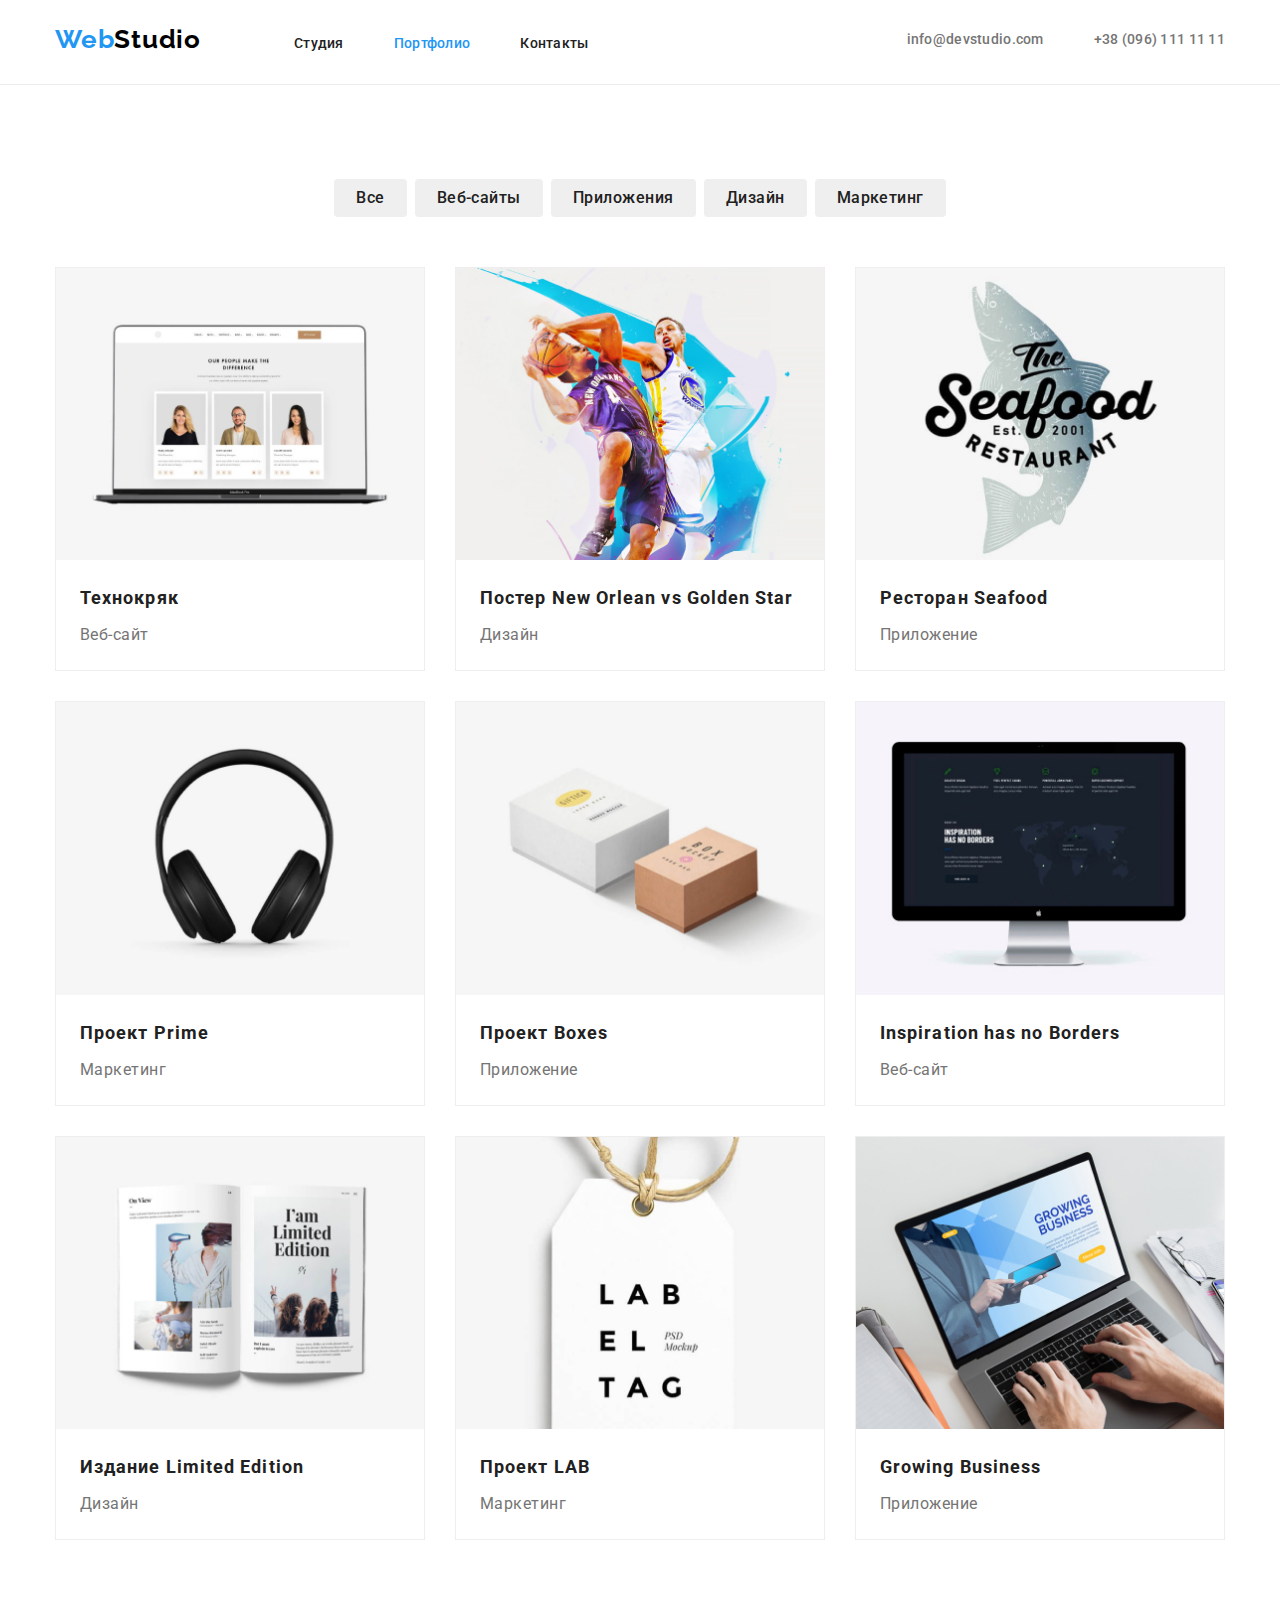
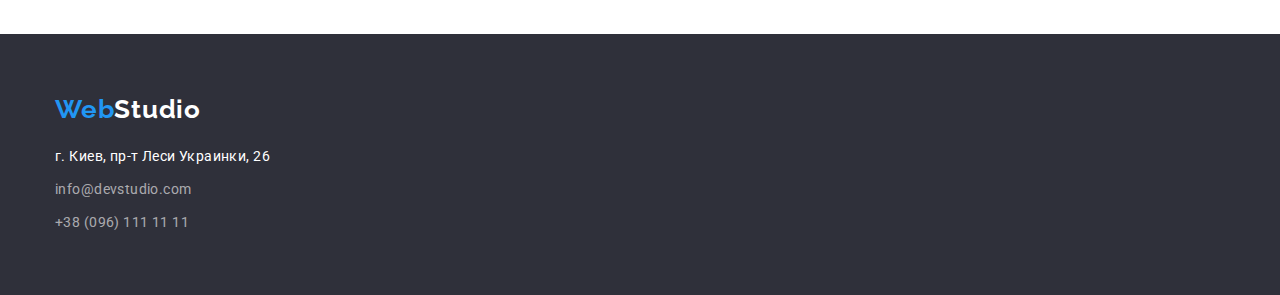
==== portfolio.html @ 80afe326 "changes footer" ====
<!DOCTYPE html>
<html lang="ru">

<head>
    <meta charset="UTF-8">
    <meta name="viewport" content="width=device-width, initial-scale=1.0">
    <link rel="stylesheet" href="https://cdnjs.cloudflare.com/ajax/libs/modern-normalize/1.0.0/modern-normalize.min.css">
    <link rel="stylesheet" href="./CSS/styles.css">
    <link rel="preconnect" href="https://fonts.gstatic.com">
    <link href="https://fonts.googleapis.com/css2?family=Raleway:wght@700&family=Roboto:wght@400;500;700;900&display=swap"
        rel="stylesheet">

    <title>WebStudio (Version 2.0)-Figma</title>
</head>

<body>
    <header>
        <div class="header container">
            <nav class="header-nav">
                <a href="./index.html" class="logo link">
                    <span class="logo accent">Web</span><span class="logo black">Studio</span>
                </a>
    
                <ul class="site-nav list">
                    <li class="item"><a href="./index.html" class="link">Студия</a></li>
                    <li class="item"><a href="" class="portfolio current link">Портфолио</a></li>
                    <li class="item"><a href="" class="link">Контакты</a></li>
                </ul>

            </nav>
            <ul class="contacts list">
                <li class="item"><a href="mailto:info@devstudio.com" class="link">info@devstudio.com</a></li>
                <li class="item"><a href="tel:+380961111111" class="link"> +38 (096) 111 11 11</a></li>
            </ul>
        </div>
    </header>

    <main class="main">
        <!-- <div class="portfolio container"> -->
            <section class="portfolio container">
                <ul class="main-nav list">
                    <li class="item"><button type="submit" class="button primary">Все</button></li>
                    <li class="item"><button type="submit" class="button secondary">Веб-сайты</button></li>
                    <li class="item"><button type="submit" class="button secondary">Приложения</button></li>
                    <li class="item"><button type="submit" class="button secondary">Дизайн</button></li>
                    <li class="item"><button type="submit" class="button secondary">Маркетинг</button></li>
                </ul>

                <ul class="projects list">
                    <li class="item">
                        <a href="" class="link">
                            <img src="./images/projects-members.jpg" alt="Технокряк" width="370" height="294">
                            <div class="projects-name">
                                <h2 class="projects-title">Технокряк</h2>
                                <p class="projects-description">Веб-сайт</p>
                            </div>
                        </a>
                    </li>
                    <li class="item">
                        <a href="" class="link">
                            <img src="./images/basketball.jpg" alt="Постер New Orlean vs Golden Star" width="370" height="294">
                            <div class="projects-name">
                                <h2 class="projects-title">Постер New Orlean vs Golden Star</h2>
                                <p class="projects-description">Дизайн</p>
                            </div>
                        </a>
                    </li>
                    <li class="item">
                        <a href="" class="link">
                            <img src="./images/seafood-rest.jpg" alt="Ресторан Seafood" width="370" height="294">
                            <div class="projects-name">
                                <h2 class="projects-title">Ресторан Seafood</h2>
                                <p class="projects-description">Приложение</p>
                            </div>
                        </a>
                    </li>
                    <li class="item">
                        <a href="" class="link">
                            <img src="./images/pods.jpg" alt="Проект Prime" width="370" height="294">
                            <div class="projects-name">
                                <h2 class="projects-title">Проект Prime</h2>
                                <p class="projects-description">Маркетинг</p>
                            </div>
                        </a>
                    </li>
                    <li class="item">
                        <a href="" class="link">
                            <img src="./images/two-boxes.jpg" alt="Проект Boxes" width="370" height="294">
                            <div class="projects-name">
                                <h2 class="projects-title">Проект Boxes</h2>
                                <p class="projects-description">Приложение</p>
                            </div>
                        </a>
                    </li>
                    <li class="item">
                        <a href="" class="link">
                            <img src="./images/inspiration.jpg" alt="Inspiration has no Borders" width="370" height="294">
                            <div class="projects-name">
                                <h2 class="projects-title">Inspiration has no Borders</h2>
                                <p class="projects-description">Веб-сайт</p>
                            </div>
                        </a>
                    </li>
                    <li class="item">
                        <a href="" class="link">
                            <img src="./images/edition.jpg" alt="Издание Limited Edition" width="370" height="294">
                            <div class="projects-name">
                                <h2 class="projects-title">Издание Limited Edition</h2>
                                <p class="projects-description">Дизайн</p>
                            </div>
                        </a>
                    </li>
                    <li class="item">
                        <a href="" class="link">
                            <img src="./images/el-tag.jpg" alt="Проект LAB" width="370" height="294">
                            <div class="projects-name">
                                <h2 class="projects-title">Проект LAB</h2>
                                <p class="projects-description">Маркетинг</p>
                            </div>
                        </a>
                    </li>
                    <li class="item">
                        <a href="" class="link">
                            <img src="./images/laptop.jpg" alt="Growing Business" width="370" height="294">
                            <div class="projects-name">
                                <h2 class="projects-title">Growing Business</h2>
                                <p class="projects-description">Приложение</p>
                            </div>
                        </a>
                    </li>
                </ul>
            </section>
            <!-- <section class="projects container"> -->
                
            <!-- </section> -->
        <!-- </div> -->
    </main>


    <footer class="footer">
        <div class="flex-footer">
            <a href="./index.html" class="logo link">
                <span class="logo accent">Web</span><span class="logo white">Studio</span>
            </a>
    
            <address>
                <span class="address link">г. Киев, пр-т Леси Украинки, 26</span>
                <a href="mailto:info@devstudio.com" class="contacts-footer mail link">info@devstudio.com</a>
                <a href="tel:+380961111111" class="contacts-footer phone link"> +38 (096) 111 11 11</a>
            </address>
        </div>
    </footer>
</body>

</html>
---- CSS/styles.css ----
/* цвет акцент {
   background: #2196F3
}
лого цвет акцент хедер {
    background: #000000;
}
лого цвет акцент футер {
    background: #FFFFFF;
}
основной цвет текста {
    background: #212121;
}
цвет контактов и подписей {
    background: #757575;
}
цвет контактов футер {
    background: rgba(255,255,255,0.6);
} */

:root {
  --primary-text-color: #212121;
  --primary-background: #ffffff;
  --accent-color: #2196f3;
  --logo-accent-header: #000000;
  --secondary-text-color: #757575;
  --contacts-color-footer: rgba(255, 255, 255, 0.6);
  --hero-background: #2f303a;
  --team-background: #f5f4fa;
  --card-background: #eeeeee;
  --border-color: #ececec;
  --icon-color: #afb1b8;
  --icon-footer: rgba(255, 255, 255, 0.1);
}

/* HEADER */
/* Logo */

.container {
  width: 1200px;
  padding-right: 15px;
  padding-left: 15px;
  margin-right: auto;
  margin-left: auto;
}

.visually-hidden {
  position: absolute;
  width: 1px;
  height: 1px;
  margin: -1px;
  border: 0;
  padding: 0;
  clip: rect(0 0 0 0);
  overflow: hidden;
}

img {
  display: block;
  max-width: 100%;
  height: auto;
}

.list {
  list-style: none;
  padding: 0;
  margin: 0;
}

.link {
  display: block;
}

header {
  border-bottom: 1px solid var(--border-color);
}

.header a {
  display: inline-block;
}

.header-nav a.logo {
  margin-right: 93px;
  padding-top: 24px;
  padding-bottom: 25px;
}

.logo {
  text-decoration: none;
}
.accent {
  color: var(--accent-color);
}
.black {
  color: var(--logo-accent-header);
}
.accent,
.black,
.white {
  font-family: Raleway, sans-serif;
  font-weight: 700;
  font-size: 26px;
  line-height: 1.19;
  letter-spacing: 0.03em;
}

body {
  font-family: Roboto, sans-serif;
  color: var(--primary-text-color);
}
.studio.current,
.portfolio.current {
  color: var(--accent-color);
}

.header.container {
  display: flex;
  padding-top: 0;
  padding-bottom: 0;
  justify-content: space-between;
}

.header.nav,
.contacts {
  background-color: var(--primary-background);
}
.header-nav {
  display: flex;
  padding-top: 0;
  padding-bottom: 0;
  align-items: baseline;
}

.site-nav.list {
  display: flex;
}

.site-nav .item:not(:last-child),
.contacts .item:not(:last-child) {
  margin-right: 50px;
}
.site-nav a {
  padding-top: 32px;
  padding-bottom: 32px;
  font-family: Roboto, sans-serif;
  color: var(--primary-text-color);
  font-weight: 500;
  font-size: 14px;
  line-height: 1.14;
  letter-spacing: 0.02em;
  text-decoration: none;
  list-style-type: none;
}

.site-nav a:hover,
.site-nav a:focus {
  color: var(--accent-color);
}

.site-nav > a {
  color: var(--accent-color);
}

.contacts.list {
  display: flex;
  margin-left: auto;
  align-items: baseline;
}

.contacts a {
  padding-top: 32px;
  padding-bottom: 32px;
  color: var(--secondary-text-color);
  background-color: var(--primary-background);
  font-weight: 500;
  font-size: 14px;
  line-height: 1.14;
  letter-spacing: 0.02em;
  text-decoration: none;
}

.contacts .icon {
  fill: currentColor;
  margin-right: 10px;
}

.contacts a:hover,
.contacts a:focus {
  color: var(--accent-color);
}

/* HERO */
.hero {
  padding-top: 200px;
  padding-bottom: 200px;
  background-color: var(--hero-background);
  text-align: center;
}

.hero.background {
  width: 1600px;
  height: 600px;
  margin: auto;
  background-image: linear-gradient(
      to right,
      rgba(47, 48, 58, 0.4),
      rgba(47, 48, 58, 0.4)
    ),
    url("../images/office.jpg");
  background-size: contain;
}

.hero-title {
  margin-top: 0;
  margin-bottom: 30px;
  color: var(--primary-background);
  font-weight: 900;
  font-size: 44px;
  line-height: 1.36;
  text-align: center;
  letter-spacing: 0.06em;
  text-transform: uppercase;
}

.hero .button.primary {
  display: inline-block;
  min-width: 200px;
  padding: 10px 32px;
  color: var(--primary-background);
  background-color: var(--accent-color);
  text-decoration: none;
  border-color: var(--accent-color);
  font-weight: 700;
  font-size: 16px;
  line-height: 1.87;
  letter-spacing: 0.06em;
  text-align: center;
  box-shadow: 0px 4px 4px rgba(0, 0, 0, 0.15);
  border-radius: 4px;
}
section {
  margin: 0 auto;
  padding-top: 94px;
  padding-bottom: 94px;
}
/* Преимущества */

.feature,
.work {
  background-color: var(--primary-background);
}
.feature .list {
  display: flex;
  padding: 0;
  margin: 0;
  justify-content: center;
}

.feature .item {
  margin-right: 30px;
  width: 270px;
}
.feature .item:last-child {
  margin-right: 0px;
}

.feature-image {
  display: block;
  margin: 0;
  margin-bottom: 30px;
  background-color: var(--team-background);
  width: 270px;
  height: 120px;
  padding: 25px 100px;
}
.feature-title {
  margin: 0;
  margin-bottom: 10px;
  padding: 0;
  font-weight: 700;
  font-size: 14px;
  line-height: 1.14;
  letter-spacing: 0.03em;
  text-transform: uppercase;
  list-style-type: none;
}
.feature-description {
  margin: 0;
  padding: 0;
  color: var(--secondary-text-color);
  font-weight: 400;
  font-size: 14px;
  line-height: 1.71;
  letter-spacing: 0.03em;
}

.work.container {
  padding-top: 0;
}

.work-title,
.team-title,
.clients-title {
  margin-top: 0;
  margin-right: 0;
  margin-bottom: 50px;
  margin-left: 0;
}

.work-title,
.team-title,
.clients-title {
  font-weight: 700;
  font-size: 36px;
  line-height: 1.16;
  text-align: center;
  letter-spacing: 0.03em;
}

.work .list {
  display: flex;
  margin: 0;
  padding: 0;
  flex-wrap: wrap;
}

.work .item {
  width: 370px;
  justify-content: center;
}

.work .item:not(:last-child) {
  margin-right: 30px;
}

.team {
  background-color: var(--team-background);
}

.team.list {
  display: flex;
  margin: 0;
  padding: 0;
  justify-content: center;
}

.team .item {
  width: 270px;
  justify-content: center;
  background: var(--primary-background);
  box-shadow: 0px 1px 3px rgba(0, 0, 0, 0.12), 0px 1px 1px rgba(0, 0, 0, 0.14),
    0px 2px 1px rgba(0, 0, 0, 0.2);
  border-radius: 0px 0px 4px 4px;
}

.team .item:not(:last-child) {
  margin-right: 30px;
}

.team-description {
  margin: 0;
  padding: 30px 30px;
}

.team-member {
  margin: 0;
  margin-bottom: 10px;
  font-weight: 500;
  font-size: 16px;
  line-height: 1.19;
  letter-spacing: 0.03em;
  text-align: center;
}
.team-position {
  margin: 0;
  margin-bottom: 16px;
  color: var(--secondary-text-color);
  font-weight: 400;
  font-size: 16px;
  line-height: 1.19;
  letter-spacing: 0.03em;
  text-align: center;
}

.social-links {
  display: inline-flex;
  padding: 0;
  margin-right: auto;
  margin-left: auto;
  list-style: none;
}

.social-image {
  margin: 0;
  padding: 0;
}

.social-image .link {
  display: block;
  width: 44px;
  height: 44px;
  margin: 0;
  margin-right: 10px;
  padding: 12px;
  color: var(--icon-color);
  border-radius: 50%;
  background-color: var(--primary-background);
  align-items: center;
  justify-content: center;
}

.social-image .icon {
  fill: currentColor;
}

.social-image .link:hover {
  background-color: var(--accent-color);
  color: var(--primary-background);
}

/* ПОСТОЯННЫЕ КЛИЕНТЫ */

.clients {
  display: flex;
  list-style: none;
  margin: 0;
  padding: 0;
}

.clients-image {
  margin: 0;
  padding: 0;
}

.clients-image .link {
  display: flex;
  width: 170px;
  height: 90px;
  margin: 0;
  margin-right: 30px;
  padding: 0;
  color: var(--icon-color);
  border: 1px solid var(--icon-color);
  border-radius: 4px;
  background-color: var(--primary-background);
  align-items: center;
  justify-content: center;
}

.clients-image .icon {
  fill: currentColor;
}

.clients-image .link:hover {
  background-color: var(--primary-background);
  color: var(--accent-color);
  border: 1px solid var(--accent-color);
}

/* FOOTER */

.footer {
  background-color: var(--hero-background);
}

.flex-footer {
  /* добавила свойства .container */
  width: 1200px;
  padding-right: 15px;
  padding-left: 15px;
  margin-right: auto;
  margin-left: auto;
  display: flex;
  flex-direction: column;
  padding-top: 60px;
  padding-bottom: 60px;
}

.flex-footer .logo {
  margin-bottom: 20px;
}

.white {
  color: var(--primary-background);
}
.address {
  color: var(--primary-background);
  margin-bottom: 9px;
}

.mail.link {
  margin-bottom: 9px;
}

.phone.link {
  margin-bottom: 0;
}
.contacts-footer {
  color: var(--contacts-color-footer);
}
.address,
.contacts-footer {
  font-weight: 400;
  font-size: 14px;
  line-height: 1.71;
  letter-spacing: 0.03em;
  text-decoration: none;
  font-style: normal;
}

.social.container {
  /* display: flex; */
}

.join {
  color: var(--primary-background);
  font-size: 14px;
  line-height: 1.14;
  letter-spacing: 0.03em;
  text-transform: uppercase;
}

.footer.link {
  display: block;
  width: 44px;
  height: 44px;
  margin: 0;
  margin-right: 10px;
  padding: 12px;
  color: var(--primary-background);
  background-color: var(--icon-footer);
  border-radius: 50%;

  align-items: center;
  justify-content: center;
}

.footer .icon {
  fill: currentColor;
}

.footer.link:hover {
  background-color: var(--accent-color);
  color: var(--primary-background);
}

/* ПОРТФОЛИО */

.main {
  background-color: var(--primary-background);
  font-family: Roboto, sans-serif;
  color: var(--primary-text-color);
}

.main-nav.list {
  margin: 0;
  margin-bottom: 50px;
  display: flex;
  justify-content: center;
}

.main-nav .item:not(:last-child) {
  margin-right: 8px;
}

.main-nav .button,
.projects a {
  font-family: Roboto, sans-serif;
  color: var(--primary-text-color);
  text-decoration: none;
}

.main-nav .primary:hover,
.main-nav .primary:focus,
.main-nav .secondary:hover,
.main-nav .secondary:focus {
  color: var(--primary-background);
  background-color: var(--accent-color);
  border-color: var(--accent-color);
  box-shadow: 0px 3px 1px rgba(0, 0, 0, 0.1), 0px 1px 2px rgba(0, 0, 0, 0.08),
    0px 2px 2px rgba(0, 0, 0, 0.12);
  font-weight: 500;
  font-size: 16px;
  line-height: 1.63;
  letter-spacing: 0.03em;
}

.main-nav .primary,
.main-nav .secondary {
  display: inline-block;
  border-radius: 4px;
  border: transparent;
  padding: 6px 22px;
  border-color: transparent;
  font-weight: 500;
  font-size: 16px;
  line-height: 1.63;
  letter-spacing: 0.03em;
  text-align: center;
}

.projects.list {
  display: flex;
  flex-wrap: wrap;
}

.projects .item {
  display: block;
  margin-right: 30px;
  margin-bottom: 30px;
  width: 370px;
  background: var(--primary-background);
  border: 1px solid var(--card-background);
}

.projects .item:nth-child(3n) {
  margin-right: 0;
}

.projects .item:nth-last-child(-n + 3) {
  margin-bottom: 0;
}

.projects-name {
  padding: 20px 24px;
}

.projects-title {
  margin: 0;
  margin-bottom: 4px;
  font-weight: 700;
  font-size: 18px;
  line-height: 2;
  letter-spacing: 0.06em;
}

.projects-description {
  margin: 0;
  color: var(--secondary-text-color);
  font-weight: 400;
  font-size: 16px;
  line-height: 1.87;
  letter-spacing: 0.03em;
}
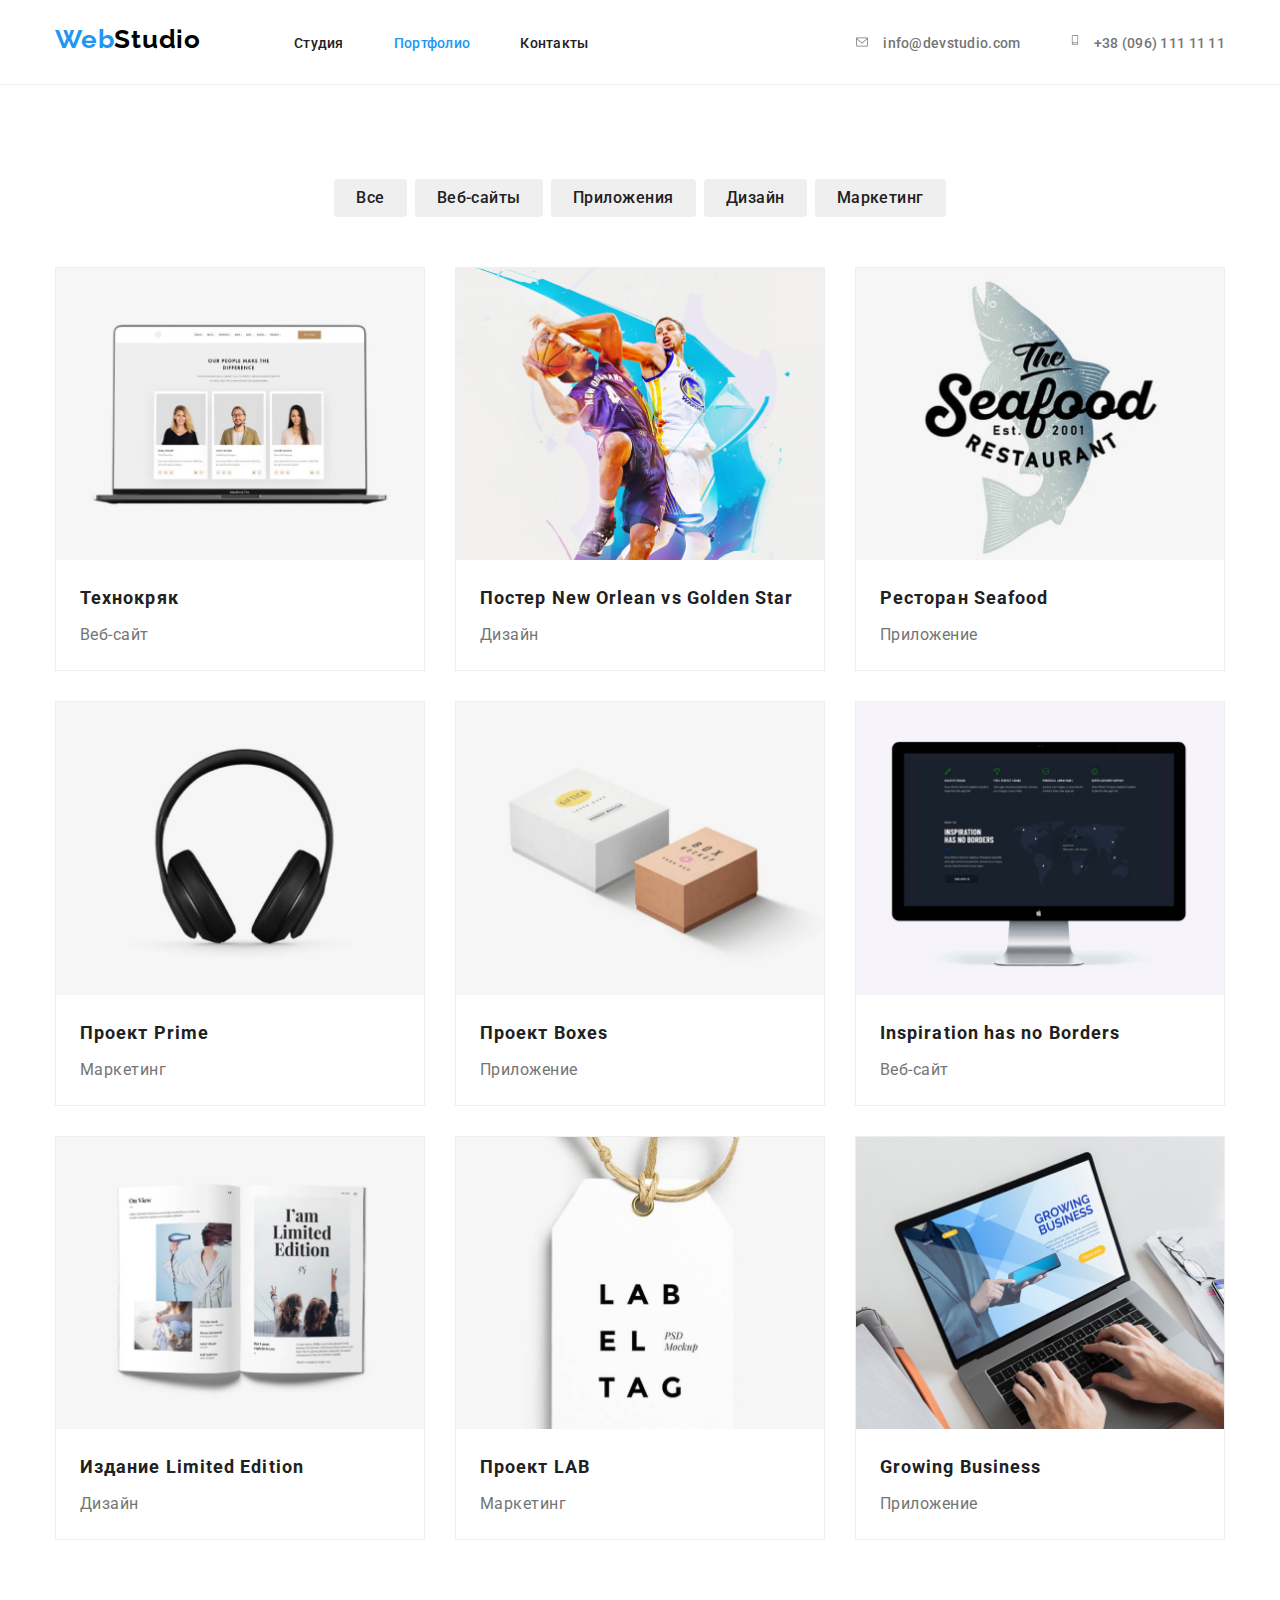
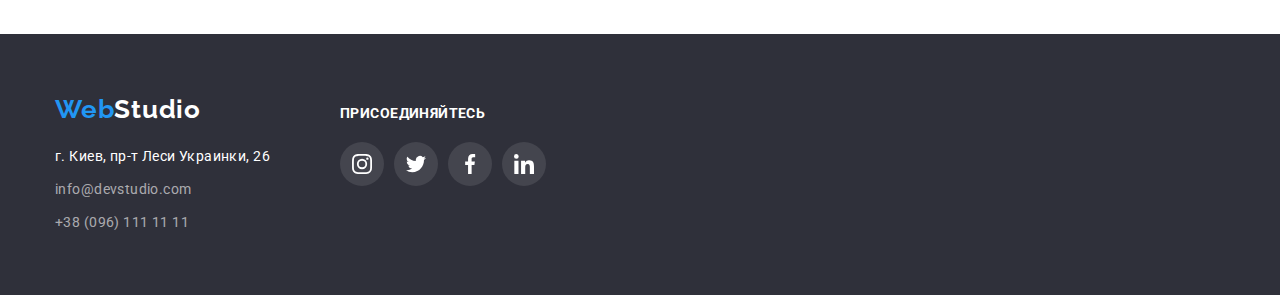
==== commit 7db266f0: "ends homework4" ====
--- a/portfolio.html
+++ b/portfolio.html
@@ -29,8 +29,15 @@
 
             </nav>
             <ul class="contacts list">
-                <li class="item"><a href="mailto:info@devstudio.com" class="link">info@devstudio.com</a></li>
-                <li class="item"><a href="tel:+380961111111" class="link"> +38 (096) 111 11 11</a></li>
+                <li class="item"><a href="mailto:info@devstudio.com" class="link">
+                        <svg class="icon" width="16" height="12">
+                            <use href="./images/sprite.svg#icon-mail"></use>
+                        </svg> info@devstudio.com</a></li>
+            
+                <li class="item"><a href="tel:+380961111111" class="link">
+                        <svg class="icon" width="10" height="16">
+                            <use href="./images/sprite.svg#icon-smartphone"></use>
+                        </svg> +38 (096) 111 11 11</a></li>
             </ul>
         </div>
     </header>
@@ -139,15 +146,45 @@
 
     <footer class="footer">
         <div class="flex-footer">
-            <a href="./index.html" class="logo link">
-                <span class="logo accent">Web</span><span class="logo white">Studio</span>
-            </a>
+            <div class="address-info">
+                <a href="./index.html" class="logo link">
+                    <span class="logo accent">Web</span><span class="logo white">Studio</span>
+                </a>
     
-            <address>
-                <span class="address link">г. Киев, пр-т Леси Украинки, 26</span>
-                <a href="mailto:info@devstudio.com" class="contacts-footer mail link">info@devstudio.com</a>
-                <a href="tel:+380961111111" class="contacts-footer phone link"> +38 (096) 111 11 11</a>
-            </address>
+                <address>
+                    <span class="address link">г. Киев, пр-т Леси Украинки, 26</span>
+                    <a href="mailto:info@devstudio.com" class="contacts-footer mail link">info@devstudio.com</a>
+                    <a href="tel:+380961111111" class="contacts-footer phone link"> +38 (096) 111 11 11</a>
+                </address>
+            </div>
+    
+            <div class="join-us">
+                <p class="join">
+                    присоединяйтесь
+                </p>
+                <ul class="joinsocial-links">
+                    <li class="joinsocial-image"><a href="#" class="link">
+                            <svg class="icon" width="20" height="20">
+                                <use href="./images/sprite.svg#icon-instagram"></use>
+                            </svg>
+                        </a></li>
+                    <li class="joinsocial-image"><a href="#" class="link">
+                            <svg class="icon" width="20" height="20">
+                                <use href="./images/sprite.svg#icon-twitter"></use>
+                            </svg>
+                        </a></li>
+                    <li class="joinsocial-image"><a href="#" class="link">
+                            <svg class="icon" width="20" height="20">
+                                <use href="./images/sprite.svg#icon-facebook"></use>
+                            </svg>
+                        </a></li>
+                    <li class="joinsocial-image"><a href="#" class="link">
+                            <svg class="icon" width="20" height="20">
+                                <use href="./images/sprite.svg#icon-linkedin"></use>
+                            </svg>
+                        </a></li>
+                </ul>
+            </div>
         </div>
     </footer>
 </body>
--- a/CSS/styles.css
+++ b/CSS/styles.css
@@ -381,7 +381,7 @@
   text-align: center;
 }
 
-.social-links {
+.teamsocial-links {
   display: inline-flex;
   padding: 0;
   margin-right: auto;
@@ -389,12 +389,12 @@
   list-style: none;
 }
 
-.social-image {
-  margin: 0;
-  padding: 0;
-}
-
-.social-image .link {
+.teamsocial-image {
+  margin: 0;
+  padding: 0;
+}
+
+.teamsocial-image .link {
   display: block;
   width: 44px;
   height: 44px;
@@ -402,17 +402,17 @@
   margin-right: 10px;
   padding: 12px;
   color: var(--icon-color);
+  background-color: var(--primary-background);
   border-radius: 50%;
-  background-color: var(--primary-background);
   align-items: center;
   justify-content: center;
 }
 
-.social-image .icon {
+.teamsocial-image .icon {
   fill: currentColor;
 }
 
-.social-image .link:hover {
+.teamsocial-image .link:hover {
   background-color: var(--accent-color);
   color: var(--primary-background);
 }
@@ -470,9 +470,13 @@
   margin-right: auto;
   margin-left: auto;
   display: flex;
-  flex-direction: column;
   padding-top: 60px;
   padding-bottom: 60px;
+  align-items: baseline;
+}
+
+.address-info {
+  margin-right: 70px;
 }
 
 .flex-footer .logo {
@@ -507,19 +511,31 @@
   font-style: normal;
 }
 
-.social.container {
-  /* display: flex; */
-}
-
 .join {
-  color: var(--primary-background);
+  margin: 0;
+  margin-bottom: 20px;
+  padding: 0;
+  color: var(--primary-background);
+  font-weight: 700;
   font-size: 14px;
   line-height: 1.14;
   letter-spacing: 0.03em;
   text-transform: uppercase;
 }
 
-.footer.link {
+.joinsocial-links {
+  display: inline-flex;
+  margin: 0;
+  padding: 0;
+  list-style: none;
+}
+
+.joinsocial-image {
+  margin: 0;
+  padding: 0;
+}
+
+.joinsocial-image .link {
   display: block;
   width: 44px;
   height: 44px;
@@ -529,16 +545,15 @@
   color: var(--primary-background);
   background-color: var(--icon-footer);
   border-radius: 50%;
-
   align-items: center;
   justify-content: center;
 }
 
-.footer .icon {
+.joinsocial-image .icon {
   fill: currentColor;
 }
 
-.footer.link:hover {
+.joinsocial-image .link:hover {
   background-color: var(--accent-color);
   color: var(--primary-background);
 }
